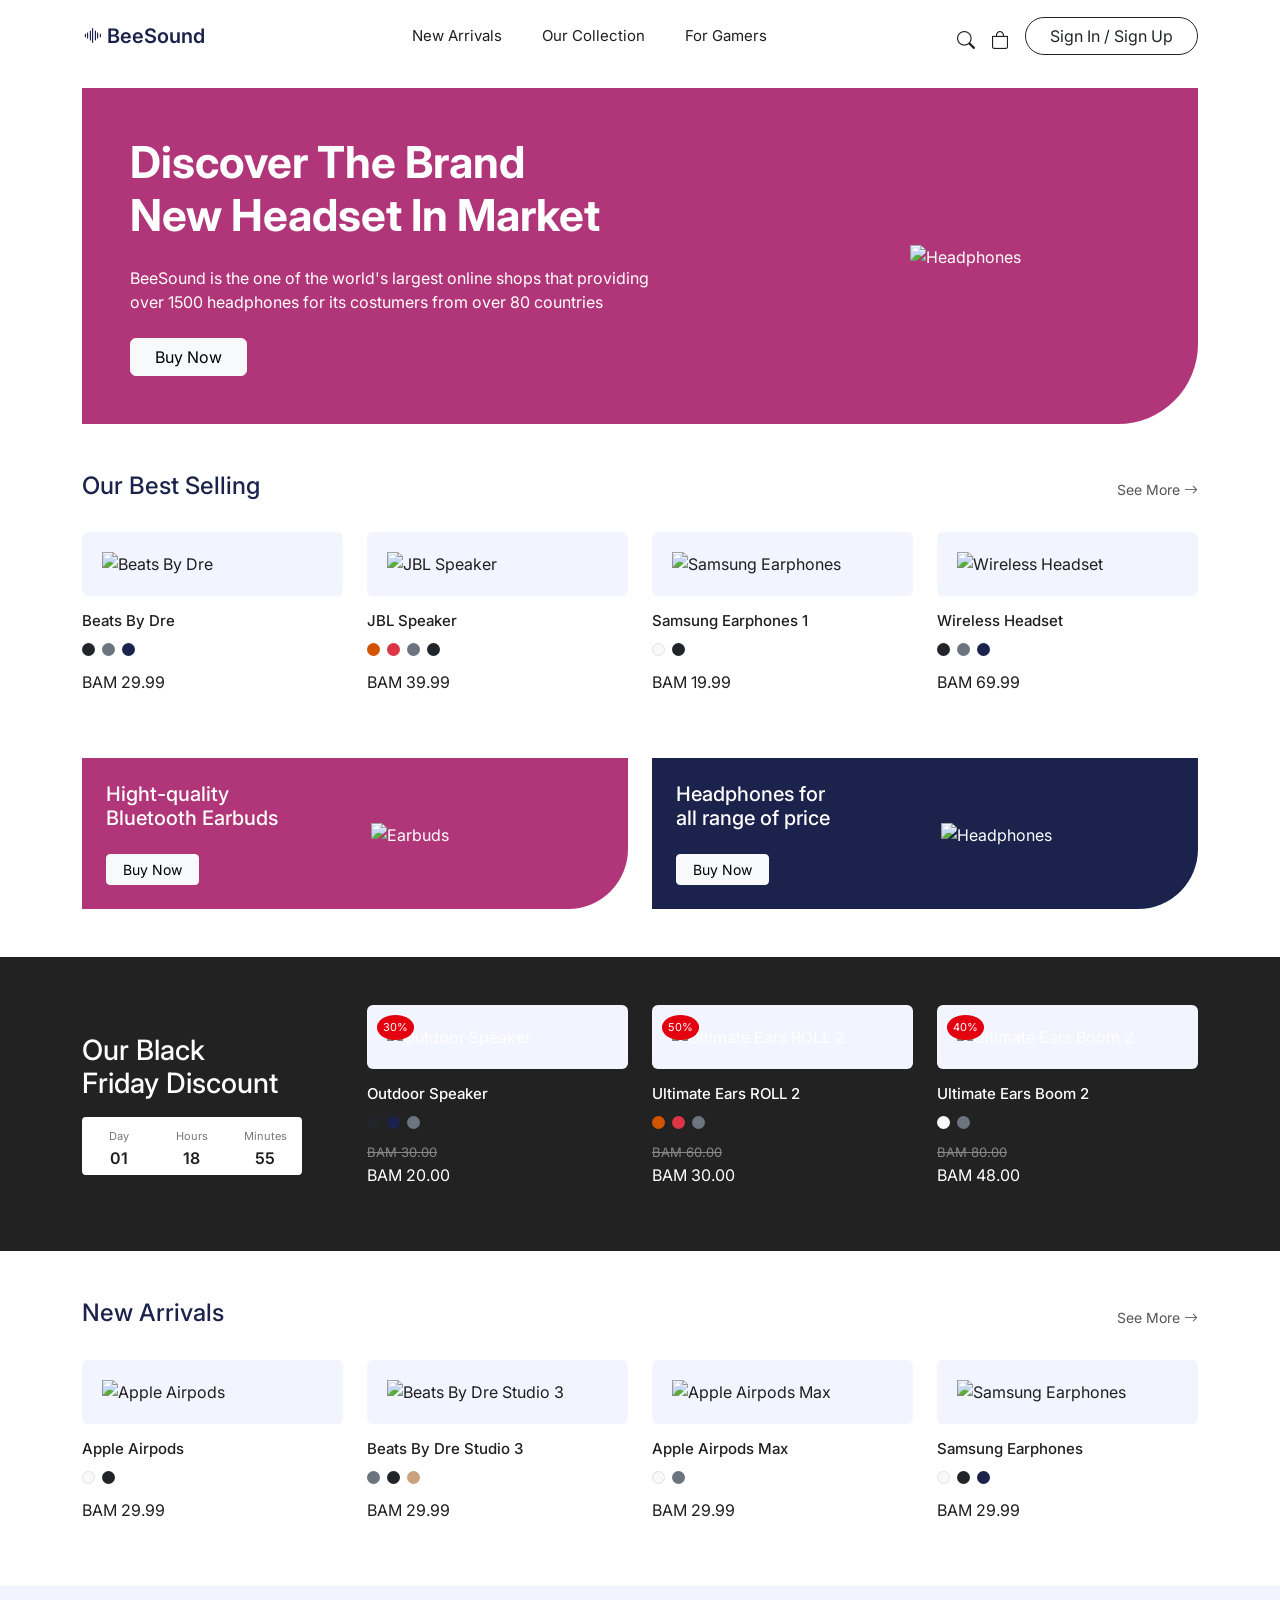
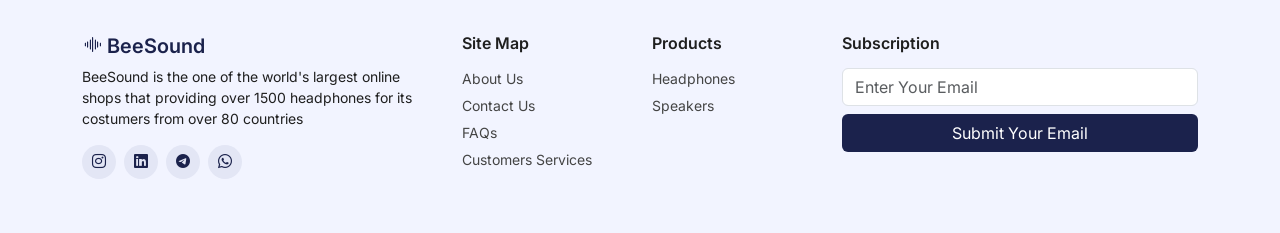
==== index.html @ 4eeed16a "Add BeeSound website pages" ====
<!DOCTYPE html>
<html lang="en">
<head>
    <meta charset="UTF-8">
    <meta name="viewport" content="width=device-width, initial-scale=1.0">
    <title>BeeSound</title>
    <link rel="stylesheet" href="https://cdn.jsdelivr.net/npm/bootstrap@5.3.3/dist/css/bootstrap.min.css">
    <link rel="stylesheet" href="https://cdn.jsdelivr.net/npm/bootstrap-icons@1.11.3/font/bootstrap-icons.min.css">
    <link rel="stylesheet" href="https://fonts.googleapis.com/css2?family=Inter:wght@400;500;600;700&display=swap">
    <link rel="stylesheet" href="style.css">
</head>
<body>

    <nav class="navbar navbar-expand-lg bg-white py-3">
        <div class="container">
            <a class="navbar-brand logo" href="index.html"><i class="bi bi-soundwave"></i> BeeSound</a>
            <button class="navbar-toggler" type="button" data-bs-toggle="collapse" data-bs-target="#menu">
                <span class="navbar-toggler-icon"></span>
            </button>
            <div class="collapse navbar-collapse" id="menu">
                <ul class="navbar-nav mx-auto gap-lg-4">
                    <li class="nav-item"><a class="nav-link" href="index.html#new">New Arrivals</a></li>
                    <li class="nav-item"><a class="nav-link" href="products.html">Our Collection</a></li>
                    <li class="nav-item"><a class="nav-link" href="products.html">For Gamers</a></li>
                </ul>
                <div class="d-flex align-items-center gap-3">
                    <a href="#" class="icon-link"><i class="bi bi-search"></i></a>
                    <a href="#" class="icon-link"><i class="bi bi-bag"></i></a>
                    <a href="#" class="btn btn-outline-dark rounded-pill px-4">Sign In / Sign Up</a>
                </div>
            </div>
        </div>
    </nav>

    <section class="container mt-3">
        <div class="hero row align-items-center">
            <div class="col-md-7 p-5">
                <h1 class="fw-bold">Discover The Brand<br>New Headset In Market</h1>
                <p class="my-4">BeeSound is the one of the world's largest online shops that providing over 1500 headphones for its costumers from over 80 countries</p>
                <a href="products.html" class="btn btn-light px-4">Buy Now</a>
            </div>
            <div class="col-md-5 text-center p-4">
                <img src="images/hero.png" class="img-fluid" alt="Headphones">
            </div>
        </div>
    </section>

    <section class="container my-5">
        <div class="d-flex justify-content-between align-items-center mb-4">
            <h4 class="title">Our Best Selling</h4>
            <a href="products.html" class="see-more">See More <i class="bi bi-arrow-right"></i></a>
        </div>
        <div class="row g-4">
            <div class="col-6 col-md-3">
                <a href="product.html" class="card product">
                    <img src="images/beats.png" class="card-img-top" alt="Beats By Dre">
                    <div class="card-body px-0">
                        <h6>Beats By Dre</h6>
                        <span class="dot bg-dark"></span>
                        <span class="dot bg-secondary"></span>
                        <span class="dot navy"></span>
                        <p class="mt-2 mb-0">BAM 29.99</p>
                    </div>
                </a>
            </div>
            <div class="col-6 col-md-3">
                <a href="product.html" class="card product">
                    <img src="images/jbl.png" class="card-img-top" alt="JBL Speaker">
                    <div class="card-body px-0">
                        <h6>JBL Speaker</h6>
                        <span class="dot orange"></span>
                        <span class="dot bg-danger"></span>
                        <span class="dot bg-secondary"></span>
                        <span class="dot bg-dark"></span>
                        <p class="mt-2 mb-0">BAM 39.99</p>
                    </div>
                </a>
            </div>
            <div class="col-6 col-md-3">
                <a href="product.html" class="card product">
                    <img src="images/samsung-black.png" class="card-img-top" alt="Samsung Earphones">
                    <div class="card-body px-0">
                        <h6>Samsung Earphones 1</h6>
                        <span class="dot bg-light border"></span>
                        <span class="dot bg-dark"></span>
                        <p class="mt-2 mb-0">BAM 19.99</p>
                    </div>
                </a>
            </div>
            <div class="col-6 col-md-3">
                <a href="product.html" class="card product">
                    <img src="images/headset.png" class="card-img-top" alt="Wireless Headset">
                    <div class="card-body px-0">
                        <h6>Wireless Headset</h6>
                        <span class="dot bg-dark"></span>
                        <span class="dot bg-secondary"></span>
                        <span class="dot navy"></span>
                        <p class="mt-2 mb-0">BAM 69.99</p>
                    </div>
                </a>
            </div>
        </div>
    </section>

    <section class="container my-5">
        <div class="row g-4">
            <div class="col-md-6">
                <div class="banner pink row align-items-center m-0">
                    <div class="col-6 p-4">
                        <h5>Hight-quality<br>Bluetooth Earbuds</h5>
                        <a href="products.html" class="btn btn-light btn-sm px-3 mt-3">Buy Now</a>
                    </div>
                    <div class="col-6 p-3">
                        <img src="images/earbuds.png" class="img-fluid" alt="Earbuds">
                    </div>
                </div>
            </div>
            <div class="col-md-6">
                <div class="banner navy row align-items-center m-0">
                    <div class="col-6 p-4">
                        <h5>Headphones for<br>all range of price</h5>
                        <a href="products.html" class="btn btn-light btn-sm px-3 mt-3">Buy Now</a>
                    </div>
                    <div class="col-6 p-3">
                        <img src="images/sony.png" class="img-fluid" alt="Headphones">
                    </div>
                </div>
            </div>
        </div>
    </section>

    <section class="black-friday py-5">
        <div class="container">
            <div class="row g-4 align-items-center">
                <div class="col-lg-3">
                    <h3 class="text-white">Our Black<br>Friday Discount</h3>
                    <div class="timer d-flex text-center mt-3">
                        <div><small>Day</small><p>01</p></div>
                        <div><small>Hours</small><p>18</p></div>
                        <div><small>Minutes</small><p>55</p></div>
                    </div>
                </div>
                <div class="col-sm-4 col-lg-3">
                    <div class="card product dark">
                        <span class="sale">30%</span>
                        <img src="images/speaker.png" class="card-img-top" alt="Outdoor Speaker">
                        <div class="card-body px-0">
                            <h6>Outdoor Speaker</h6>
                            <span class="dot bg-dark"></span>
                            <span class="dot navy"></span>
                            <span class="dot bg-secondary"></span>
                            <p class="old mt-2 mb-0">BAM 30.00</p>
                            <p class="mb-0">BAM 20.00</p>
                        </div>
                    </div>
                </div>
                <div class="col-sm-4 col-lg-3">
                    <div class="card product dark">
                        <span class="sale">50%</span>
                        <img src="images/roll.png" class="card-img-top" alt="Ultimate Ears ROLL 2">
                        <div class="card-body px-0">
                            <h6>Ultimate Ears ROLL 2</h6>
                            <span class="dot orange"></span>
                            <span class="dot bg-danger"></span>
                            <span class="dot bg-secondary"></span>
                            <p class="old mt-2 mb-0">BAM 60.00</p>
                            <p class="mb-0">BAM 30.00</p>
                        </div>
                    </div>
                </div>
                <div class="col-sm-4 col-lg-3">
                    <div class="card product dark">
                        <span class="sale">40%</span>
                        <img src="images/boom.png" class="card-img-top" alt="Ultimate Ears Boom 2">
                        <div class="card-body px-0">
                            <h6>Ultimate Ears Boom 2</h6>
                            <span class="dot bg-light"></span>
                            <span class="dot bg-secondary"></span>
                            <p class="old mt-2 mb-0">BAM 80.00</p>
                            <p class="mb-0">BAM 48.00</p>
                        </div>
                    </div>
                </div>
            </div>
        </div>
    </section>

    <section class="container my-5" id="new">
        <div class="d-flex justify-content-between align-items-center mb-4">
            <h4 class="title">New Arrivals</h4>
            <a href="products.html" class="see-more">See More <i class="bi bi-arrow-right"></i></a>
        </div>
        <div class="row g-4">
            <div class="col-6 col-md-3">
                <a href="product.html" class="card product">
                    <img src="images/airpods.png" class="card-img-top" alt="Apple Airpods">
                    <div class="card-body px-0">
                        <h6>Apple Airpods</h6>
                        <span class="dot bg-light border"></span>
                        <span class="dot bg-dark"></span>
                        <p class="mt-2 mb-0">BAM 29.99</p>
                    </div>
                </a>
            </div>
            <div class="col-6 col-md-3">
                <a href="product.html" class="card product">
                    <img src="images/studio3.png" class="card-img-top" alt="Beats By Dre Studio 3">
                    <div class="card-body px-0">
                        <h6>Beats By Dre Studio 3</h6>
                        <span class="dot bg-secondary"></span>
                        <span class="dot bg-dark"></span>
                        <span class="dot gold"></span>
                        <p class="mt-2 mb-0">BAM 29.99</p>
                    </div>
                </a>
            </div>
            <div class="col-6 col-md-3">
                <a href="product.html" class="card product">
                    <img src="images/airpods-max.png" class="card-img-top" alt="Apple Airpods Max">
                    <div class="card-body px-0">
                        <h6>Apple Airpods Max</h6>
                        <span class="dot bg-light border"></span>
                        <span class="dot bg-secondary"></span>
                        <p class="mt-2 mb-0">BAM 29.99</p>
                    </div>
                </a>
            </div>
            <div class="col-6 col-md-3">
                <a href="product.html" class="card product">
                    <img src="images/samsung-white.png" class="card-img-top" alt="Samsung Earphones">
                    <div class="card-body px-0">
                        <h6>Samsung Earphones</h6>
                        <span class="dot bg-light border"></span>
                        <span class="dot bg-dark"></span>
                        <span class="dot navy"></span>
                        <p class="mt-2 mb-0">BAM 29.99</p>
                    </div>
                </a>
            </div>
        </div>
    </section>

    <footer class="footer py-5">
        <div class="container">
            <div class="row g-4">
                <div class="col-lg-4">
                    <h5 class="logo"><i class="bi bi-soundwave"></i> BeeSound</h5>
                    <p class="small">BeeSound is the one of the world's largest online shops that providing over 1500 headphones for its costumers from over 80 countries</p>
                    <div class="d-flex gap-2">
                        <a href="#" class="social"><i class="bi bi-instagram"></i></a>
                        <a href="#" class="social"><i class="bi bi-linkedin"></i></a>
                        <a href="#" class="social"><i class="bi bi-telegram"></i></a>
                        <a href="#" class="social"><i class="bi bi-whatsapp"></i></a>
                    </div>
                </div>
                <div class="col-6 col-lg-2">
                    <h6>Site Map</h6>
                    <a href="#">About Us</a>
                    <a href="#">Contact Us</a>
                    <a href="#">FAQs</a>
                    <a href="#">Customers Services</a>
                </div>
                <div class="col-6 col-lg-2">
                    <h6>Products</h6>
                    <a href="products.html">Headphones</a>
                    <a href="products.html">Speakers</a>
                </div>
                <div class="col-lg-4">
                    <h6>Subscription</h6>
                    <input type="email" class="form-control mb-2" placeholder="Enter Your Email">
                    <button class="btn btn-navy w-100">Submit Your Email</button>
                </div>
            </div>
        </div>
    </footer>

    <script src="https://cdn.jsdelivr.net/npm/bootstrap@5.3.3/dist/js/bootstrap.bundle.min.js"></script>
</body>
</html>
---- style.css ----
body {
    font-family: "Inter", Arial, sans-serif;
    color: #1f1f1f;
}

a {
    text-decoration: none;
}

.logo {
    font-weight: 600;
    color: #1b224c;
}

.nav-link {
    color: #1f1f1f;
    font-size: 15px;
}

.nav-link:hover {
    color: #b13679;
}

.icon-link {
    color: #1f1f1f;
    font-size: 18px;
}

.hero {
    background-color: #b13679;
    color: white;
    border-radius: 0 0 80px 0;
    margin: 0;
}

.hero h1 {
    font-size: 44px;
}

.title {
    color: #1b224c;
}

.see-more {
    color: #555;
    font-size: 14px;
}

.product {
    border: none;
    color: #1f1f1f;
}

.product img {
    background-color: #f2f4ff;
    padding: 20px;
    border-radius: 6px;
}

.product h6 {
    font-size: 15px;
}

.product:hover h6 {
    color: #b13679;
}

.dot {
    display: inline-block;
    width: 13px;
    height: 13px;
    border-radius: 50%;
    margin-right: 3px;
}

.dot.big {
    width: 20px;
    height: 20px;
}

.navy {
    background-color: #1b224c;
}

.orange {
    background-color: #d35400;
}

.gold {
    background-color: #c9a27e;
}

.banner {
    border-radius: 0 0 60px 0;
    color: white;
}

.banner.pink {
    background-color: #b13679;
}

.banner.navy {
    background-color: #1b224c;
}

.black-friday {
    background-color: #222222;
}

.timer {
    background-color: white;
    border-radius: 4px;
    width: 220px;
}

.timer div {
    flex: 1;
    padding: 5px;
}

.timer small {
    font-size: 11px;
    color: #777;
}

.timer p {
    margin: 0;
    font-weight: 600;
}

.product.dark {
    background-color: transparent;
    color: white;
    position: relative;
}

.sale {
    position: absolute;
    top: 10px;
    left: 10px;
    background-color: #e3000f;
    color: white;
    font-size: 11px;
    padding: 4px 6px;
    border-radius: 50%;
}

.old {
    color: #888;
    text-decoration: line-through;
    font-size: 13px;
}

.footer {
    background-color: #f2f4ff;
}

.footer h6 {
    font-weight: 600;
    margin-bottom: 15px;
}

.footer a {
    display: block;
    color: #444;
    font-size: 14px;
    margin-bottom: 6px;
}

.footer .social {
    display: inline-block;
    width: 34px;
    height: 34px;
    line-height: 34px;
    text-align: center;
    border-radius: 50%;
    background-color: #e3e6f5;
    color: #1b224c;
}

.btn-navy {
    background-color: #1b224c;
    color: white;
}

.btn-navy:hover {
    background-color: #2c3570;
    color: white;
}

.btn-pink {
    background-color: #b13679;
    color: white;
    padding: 10px;
}

.btn-pink:hover {
    background-color: #922a63;
    color: white;
}

.gallery-main,
.gallery-small {
    background-color: #f2f4ff;
    border-radius: 6px;
    padding: 20px;
    text-align: center;
}

.gallery-main {
    height: 100%;
    display: flex;
    align-items: center;
}

.details th {
    font-weight: 600;
    font-size: 14px;
    width: 55%;
}

.details td {
    color: #b13679;
    font-size: 14px;
}

@media (max-width: 768px) {
    .hero h1 {
        font-size: 30px;
    }

    .hero {
        border-radius: 0 0 40px 0;
    }
}
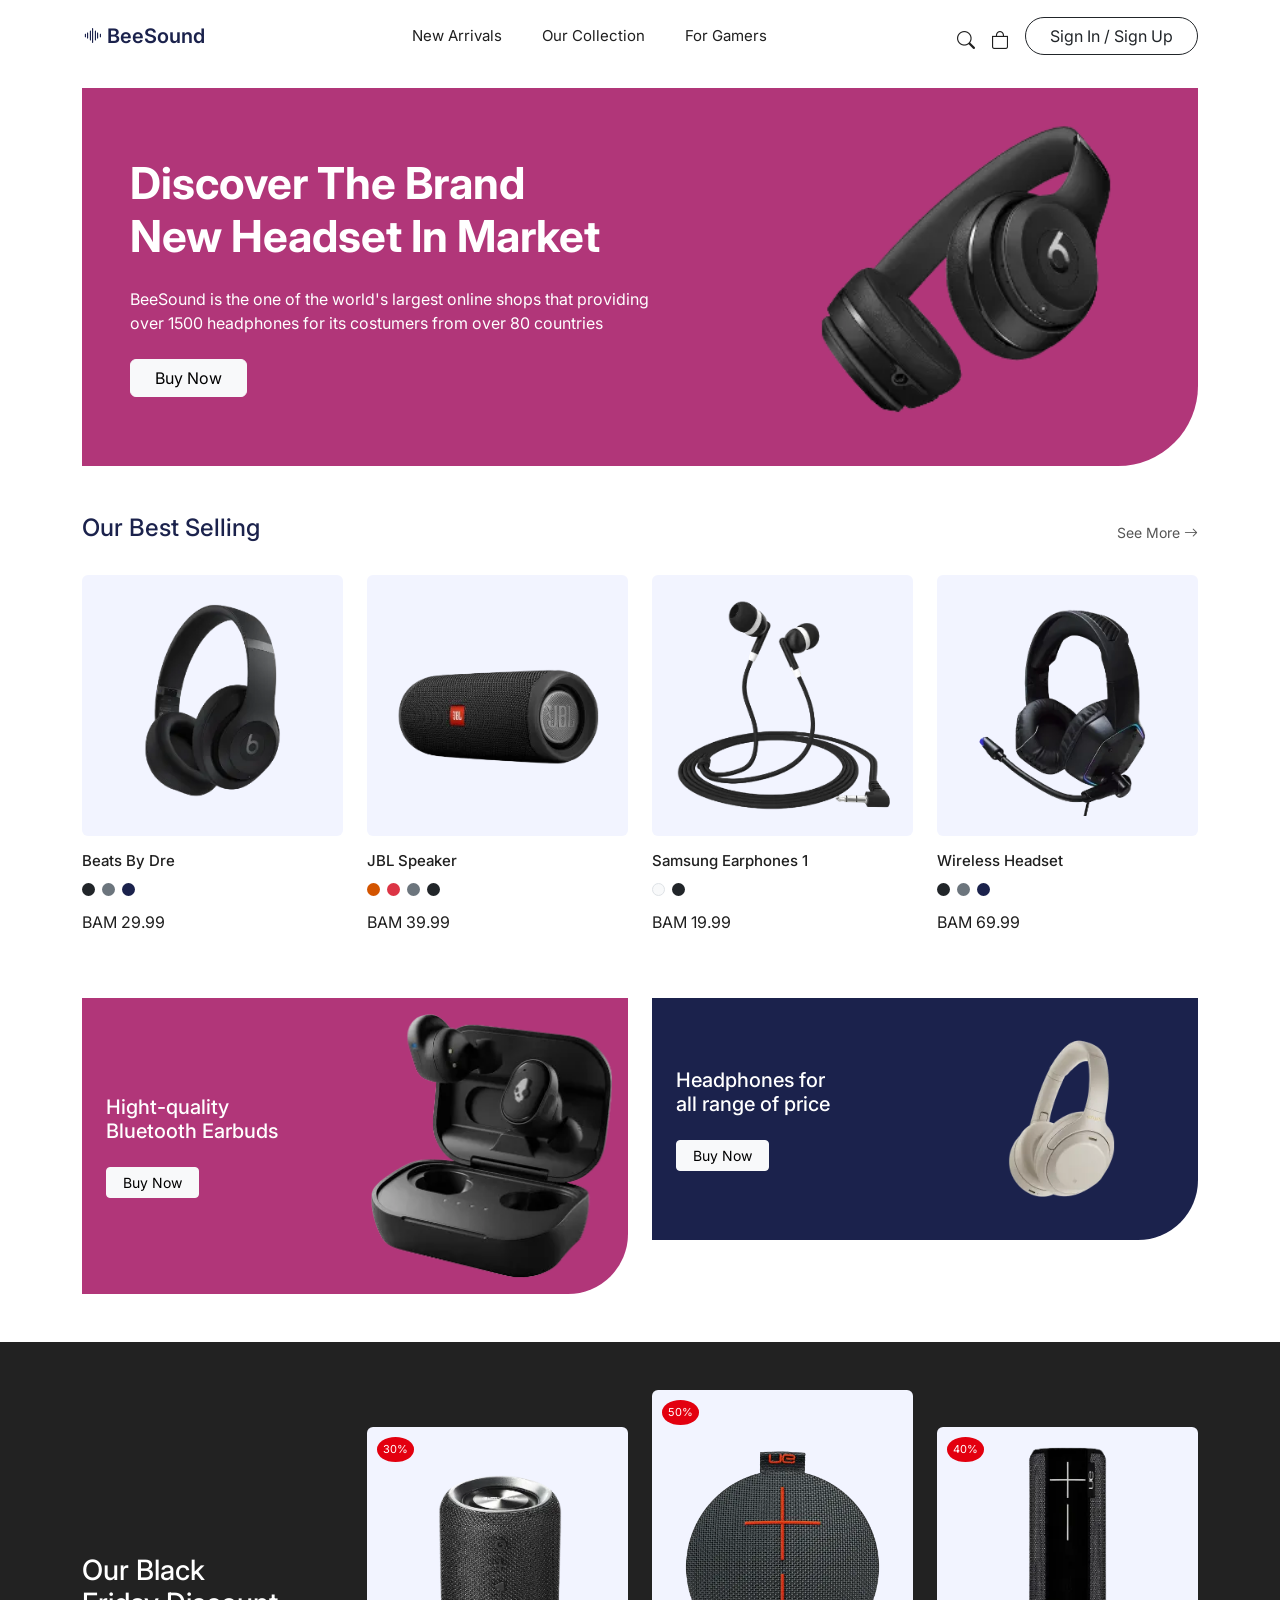
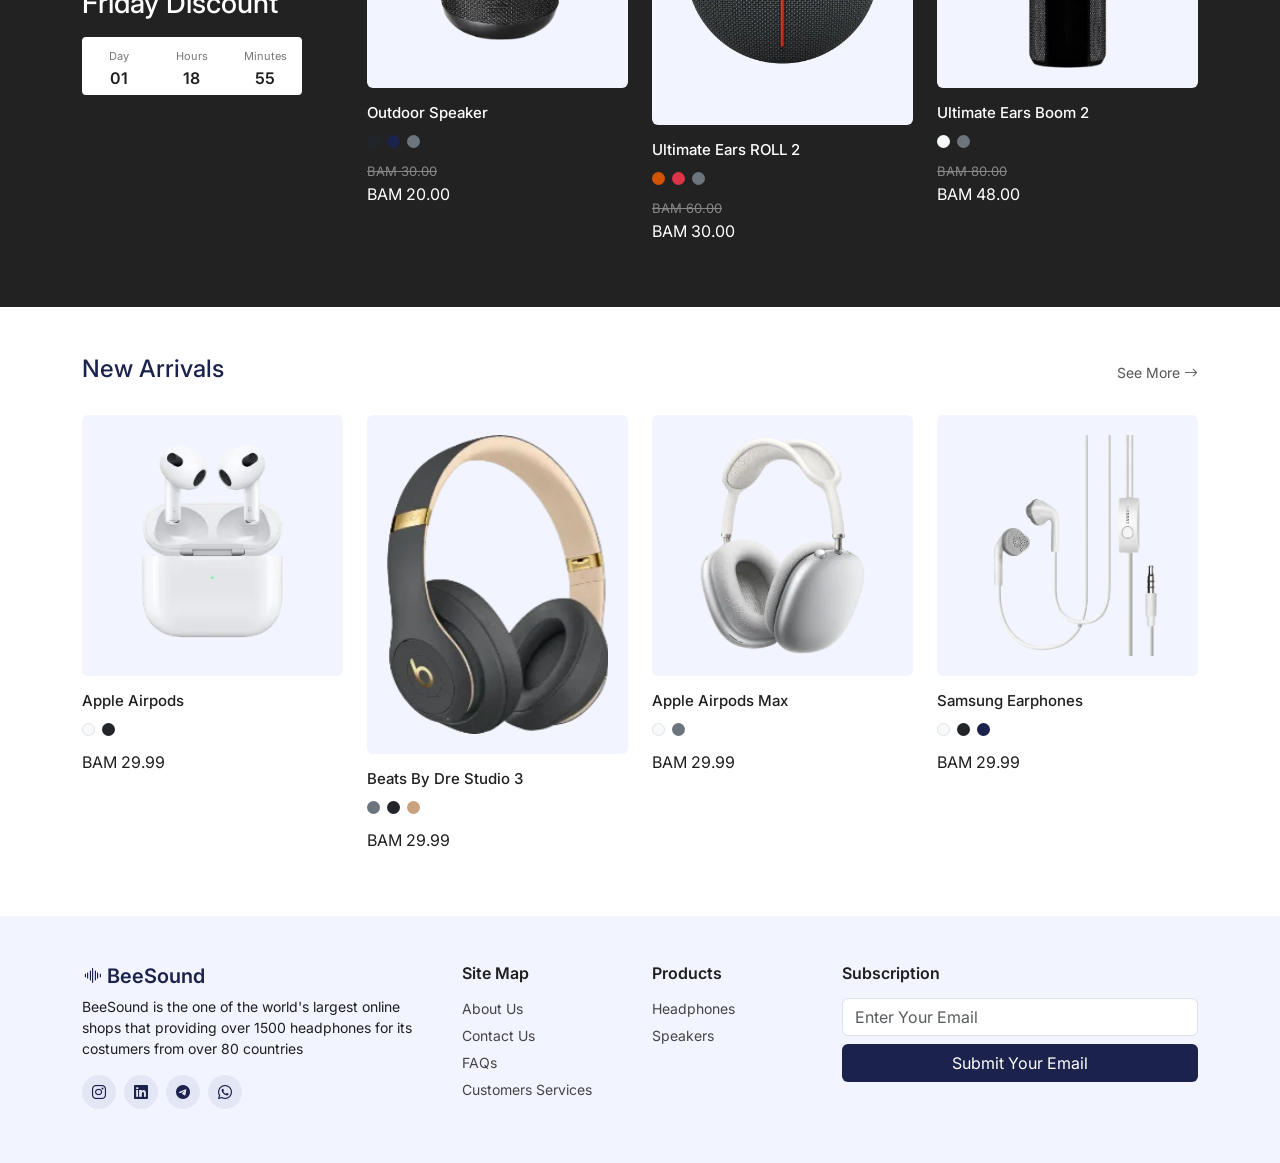
==== commit f03c06ed: "Add product images" ====
--- a/index.html
+++ b/index.html
@@ -40,7 +40,7 @@
                 <a href="products.html" class="btn btn-light px-4">Buy Now</a>
             </div>
             <div class="col-md-5 text-center p-4">
-                <img src="images/hero.png" class="img-fluid" alt="Headphones">
+                <img src="images/hero.webp" class="img-fluid" alt="Headphones">
             </div>
         </div>
     </section>
@@ -53,7 +53,7 @@
         <div class="row g-4">
             <div class="col-6 col-md-3">
                 <a href="product.html" class="card product">
-                    <img src="images/beats.png" class="card-img-top" alt="Beats By Dre">
+                    <img src="images/beats.webp" class="card-img-top" alt="Beats By Dre">
                     <div class="card-body px-0">
                         <h6>Beats By Dre</h6>
                         <span class="dot bg-dark"></span>
@@ -65,7 +65,7 @@
             </div>
             <div class="col-6 col-md-3">
                 <a href="product.html" class="card product">
-                    <img src="images/jbl.png" class="card-img-top" alt="JBL Speaker">
+                    <img src="images/jbl.webp" class="card-img-top" alt="JBL Speaker">
                     <div class="card-body px-0">
                         <h6>JBL Speaker</h6>
                         <span class="dot orange"></span>
@@ -78,7 +78,7 @@
             </div>
             <div class="col-6 col-md-3">
                 <a href="product.html" class="card product">
-                    <img src="images/samsung-black.png" class="card-img-top" alt="Samsung Earphones">
+                    <img src="images/samsung-black.webp" class="card-img-top" alt="Samsung Earphones">
                     <div class="card-body px-0">
                         <h6>Samsung Earphones 1</h6>
                         <span class="dot bg-light border"></span>
@@ -89,7 +89,7 @@
             </div>
             <div class="col-6 col-md-3">
                 <a href="product.html" class="card product">
-                    <img src="images/headset.png" class="card-img-top" alt="Wireless Headset">
+                    <img src="images/headset.webp" class="card-img-top" alt="Wireless Headset">
                     <div class="card-body px-0">
                         <h6>Wireless Headset</h6>
                         <span class="dot bg-dark"></span>
@@ -111,7 +111,7 @@
                         <a href="products.html" class="btn btn-light btn-sm px-3 mt-3">Buy Now</a>
                     </div>
                     <div class="col-6 p-3">
-                        <img src="images/earbuds.png" class="img-fluid" alt="Earbuds">
+                        <img src="images/earbuds.webp" class="img-fluid" alt="Earbuds">
                     </div>
                 </div>
             </div>
@@ -122,7 +122,7 @@
                         <a href="products.html" class="btn btn-light btn-sm px-3 mt-3">Buy Now</a>
                     </div>
                     <div class="col-6 p-3">
-                        <img src="images/sony.png" class="img-fluid" alt="Headphones">
+                        <img src="images/sony.webp" class="img-fluid" alt="Headphones">
                     </div>
                 </div>
             </div>
@@ -143,7 +143,7 @@
                 <div class="col-sm-4 col-lg-3">
                     <div class="card product dark">
                         <span class="sale">30%</span>
-                        <img src="images/speaker.png" class="card-img-top" alt="Outdoor Speaker">
+                        <img src="images/speaker.webp" class="card-img-top" alt="Outdoor Speaker">
                         <div class="card-body px-0">
                             <h6>Outdoor Speaker</h6>
                             <span class="dot bg-dark"></span>
@@ -157,7 +157,7 @@
                 <div class="col-sm-4 col-lg-3">
                     <div class="card product dark">
                         <span class="sale">50%</span>
-                        <img src="images/roll.png" class="card-img-top" alt="Ultimate Ears ROLL 2">
+                        <img src="images/roll.webp" class="card-img-top" alt="Ultimate Ears ROLL 2">
                         <div class="card-body px-0">
                             <h6>Ultimate Ears ROLL 2</h6>
                             <span class="dot orange"></span>
@@ -171,7 +171,7 @@
                 <div class="col-sm-4 col-lg-3">
                     <div class="card product dark">
                         <span class="sale">40%</span>
-                        <img src="images/boom.png" class="card-img-top" alt="Ultimate Ears Boom 2">
+                        <img src="images/boom.webp" class="card-img-top" alt="Ultimate Ears Boom 2">
                         <div class="card-body px-0">
                             <h6>Ultimate Ears Boom 2</h6>
                             <span class="dot bg-light"></span>
@@ -193,7 +193,7 @@
         <div class="row g-4">
             <div class="col-6 col-md-3">
                 <a href="product.html" class="card product">
-                    <img src="images/airpods.png" class="card-img-top" alt="Apple Airpods">
+                    <img src="images/airpods.webp" class="card-img-top" alt="Apple Airpods">
                     <div class="card-body px-0">
                         <h6>Apple Airpods</h6>
                         <span class="dot bg-light border"></span>
@@ -204,7 +204,7 @@
             </div>
             <div class="col-6 col-md-3">
                 <a href="product.html" class="card product">
-                    <img src="images/studio3.png" class="card-img-top" alt="Beats By Dre Studio 3">
+                    <img src="images/studio3.webp" class="card-img-top" alt="Beats By Dre Studio 3">
                     <div class="card-body px-0">
                         <h6>Beats By Dre Studio 3</h6>
                         <span class="dot bg-secondary"></span>
@@ -216,7 +216,7 @@
             </div>
             <div class="col-6 col-md-3">
                 <a href="product.html" class="card product">
-                    <img src="images/airpods-max.png" class="card-img-top" alt="Apple Airpods Max">
+                    <img src="images/airpods-max.webp" class="card-img-top" alt="Apple Airpods Max">
                     <div class="card-body px-0">
                         <h6>Apple Airpods Max</h6>
                         <span class="dot bg-light border"></span>
@@ -227,7 +227,7 @@
             </div>
             <div class="col-6 col-md-3">
                 <a href="product.html" class="card product">
-                    <img src="images/samsung-white.png" class="card-img-top" alt="Samsung Earphones">
+                    <img src="images/samsung-white.webp" class="card-img-top" alt="Samsung Earphones">
                     <div class="card-body px-0">
                         <h6>Samsung Earphones</h6>
                         <span class="dot bg-light border"></span>
--- a/style.css
+++ b/style.css
@@ -233,3 +233,8 @@
         border-radius: 0 0 40px 0;
     }
 }
+
+.hero img {
+    width: 100%;
+    max-width: 330px;
+}
